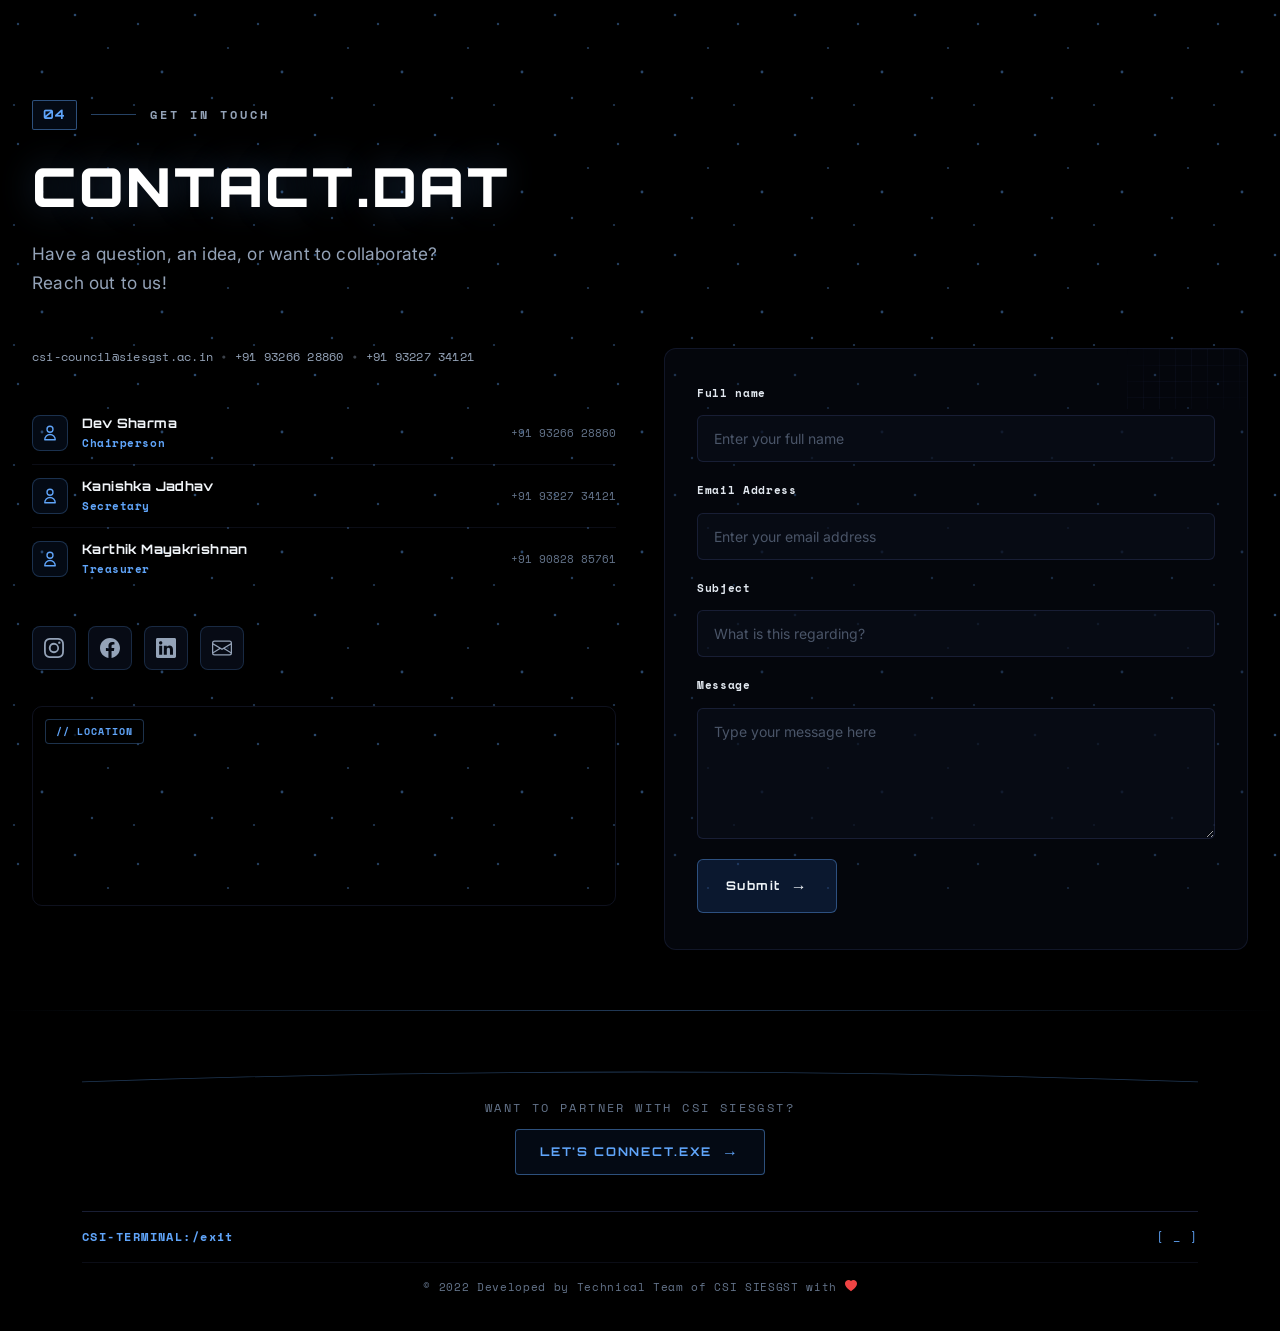
==== contact-preview.html @ 4d70db17 "feat: implement sponsors, contact and footer sections" ====
<!DOCTYPE html>
<html lang="en">

<head>
  <meta charset="UTF-8" />
  <meta http-equiv="X-UA-Compatible" content="IE=edge" />
  <meta name="viewport" content="width=device-width, initial-scale=1.0" />
  <title>Contact Section Preview — CSI SIESGST</title>

  <!-- Google Fonts (matching main site) -->
  <link rel="preconnect" href="https://fonts.googleapis.com">
  <link rel="preconnect" href="https://fonts.gstatic.com" crossorigin>
  <link
    href="https://fonts.googleapis.com/css2?family=Inter:wght@300;400;500;600;700&family=Orbitron:wght@600;700;800;900&family=Space+Mono:wght@400;700&display=swap"
    rel="stylesheet">

  <!-- Bootstrap 5 (matching main site) -->
  <link rel="stylesheet" href="https://cdn.jsdelivr.net/npm/bootstrap@5.2.0/dist/css/bootstrap.min.css" />

  <!-- Standalone Contact Preview CSS -->
  <link rel="stylesheet" href="contact-preview.css" />
</head>

<body>

  <!-- ======================================================================
       CONTACT SECTION — 2-Column Layout (Reference-Based)
       ====================================================================== -->
  <section id="contact" class="terminal-contact-section">
    <div class="container terminal-contact-container">

      <!-- Minimalist Editorial Section Header (Matching SPONSORS.DAT) -->
      <div class="cyber-about-header" data-aos="fade-up">
        <div class="cyber-section-index">
          <span class="index-badge">04</span>
          <span class="index-line"></span>
          <span class="index-label">GET IN TOUCH</span>
        </div>
        <h2 class="cyber-about-hero-title">
          CONTACT.DAT
        </h2>
        <p class="cyber-about-hero-subtitle">
          Have a question, an idea, or want to collaborate?<br />
          Reach out to us!
        </p>
      </div>

      <!-- 2-Column Content Layout -->
      <div class="row g-4 g-lg-5 align-items-start" data-aos="fade-up">

        <!-- ──── LEFT COLUMN: Contact Info + Map ──── -->
        <div class="col-lg-6">

          <!-- Contact Info Row -->
          <div class="contact-info-row">
            <a href="mailto:csi-council@siesgst.ac.in" class="contact-info-item">csi-council@siesgst.ac.in</a>
            <span class="contact-info-separator">•</span>
            <a href="tel:9326628860" class="contact-info-item">+91 93266 28860</a>
            <span class="contact-info-separator">•</span>
            <a href="tel:9322734121" class="contact-info-item">+91 93227 34121</a>
          </div>

          <!-- Team Members -->
          <div class="contact-team-list">
            <div class="team-member-row">
              <div class="member-icon-box">
                <svg xmlns="http://www.w3.org/2000/svg" width="18" height="18" fill="none" viewBox="0 0 24 24"
                  stroke="currentColor">
                  <path stroke-linecap="round" stroke-linejoin="round" stroke-width="1.8"
                    d="M16 7a4 4 0 11-8 0 4 4 0 018 0zM12 14a7 7 0 00-7 7h14a7 7 0 00-7-7z" />
                </svg>
              </div>
              <div class="member-details">
                <span class="member-name">Dev Sharma</span>
                <span class="member-role">Chairperson</span>
              </div>
              <a href="tel:9326628860" class="member-phone">+91 93266 28860</a>
            </div>

            <div class="team-member-row">
              <div class="member-icon-box">
                <svg xmlns="http://www.w3.org/2000/svg" width="18" height="18" fill="none" viewBox="0 0 24 24"
                  stroke="currentColor">
                  <path stroke-linecap="round" stroke-linejoin="round" stroke-width="1.8"
                    d="M16 7a4 4 0 11-8 0 4 4 0 018 0zM12 14a7 7 0 00-7 7h14a7 7 0 00-7-7z" />
                </svg>
              </div>
              <div class="member-details">
                <span class="member-name">Kanishka Jadhav</span>
                <span class="member-role">Secretary</span>
              </div>
              <a href="tel:9322734121" class="member-phone">+91 93227 34121</a>
            </div>

            <div class="team-member-row">
              <div class="member-icon-box">
                <svg xmlns="http://www.w3.org/2000/svg" width="18" height="18" fill="none" viewBox="0 0 24 24"
                  stroke="currentColor">
                  <path stroke-linecap="round" stroke-linejoin="round" stroke-width="1.8"
                    d="M16 7a4 4 0 11-8 0 4 4 0 018 0zM12 14a7 7 0 00-7 7h14a7 7 0 00-7-7z" />
                </svg>
              </div>
              <div class="member-details">
                <span class="member-name">Karthik Mayakrishnan</span>
                <span class="member-role">Treasurer</span>
              </div>
              <a href="tel:9082885761" class="member-phone">+91 90828 85761</a>
            </div>
          </div>

          <!-- Social Links -->
          <div class="contact-social-row">
            <a href="https://www.instagram.com/csisiesgst" target="_blank" rel="noopener noreferrer"
              class="social-icon-btn" title="Instagram">
              <svg xmlns="http://www.w3.org/2000/svg" width="20" height="20" fill="currentColor" viewBox="0 0 16 16">
                <path
                  d="M8 0C5.829 0 5.556.01 4.703.048 3.85.088 3.269.222 2.76.42a3.917 3.917 0 0 0-1.417.923A3.927 3.927 0 0 0 .42 2.76C.222 3.268.087 3.85.048 4.7.01 5.555 0 5.827 0 8.001c0 2.172.01 2.444.048 3.297.04.852.174 1.433.372 1.942.205.526.478.972.923 1.417.444.445.89.719 1.416.923.51.198 1.09.333 1.942.372C5.555 15.99 5.827 16 8 16s2.444-.01 3.298-.048c.851-.04 1.434-.174 1.943-.372a3.916 3.916 0 0 0 1.416-.923c.445-.445.718-.891.923-1.417.197-.509.332-1.09.372-1.942C15.99 10.445 16 10.173 16 8s-.01-2.445-.048-3.299c-.04-.851-.175-1.433-.372-1.941a3.926 3.926 0 0 0-.923-1.417A3.911 3.911 0 0 0 13.24.42c-.51-.198-1.092-.333-1.943-.372C10.443.01 10.172 0 7.998 0h.003zm-.717 1.442h.718c2.136 0 2.389.007 3.232.046.78.035 1.204.166 1.486.275.373.145.64.319.92.599.28.28.453.546.598.92.11.281.24.705.275 1.485.039.843.047 1.096.047 3.231s-.008 2.389-.047 3.232c-.035.78-.166 1.203-.275 1.485a2.47 2.47 0 0 1-.599.919c-.28.28-.546.453-.92.598-.28.11-.704.24-1.485.276-.843.038-1.096.047-3.232.047s-2.39-.009-3.233-.047c-.78-.036-1.203-.166-1.485-.276a2.478 2.478 0 0 1-.92-.598 2.48 2.48 0 0 1-.6-.92c-.109-.281-.24-.705-.275-1.485-.038-.843-.046-1.096-.046-3.233 0-2.136.008-2.388.046-3.231.036-.78.166-1.204.276-1.486.145-.373.319-.64.599-.92.28-.28.546-.453.92-.598.282-.11.705-.24 1.485-.276.738-.034 1.024-.044 2.515-.045v.002zm4.988 1.328a.96.96 0 1 0 0 1.92.96.96 0 0 0 0-1.92zm-4.27 1.122a4.109 4.109 0 1 0 0 8.217 4.109 4.109 0 0 0 0-8.217zm0 1.441a2.667 2.667 0 1 1 0 5.334 2.667 2.667 0 0 1 0-5.334z" />
              </svg>
            </a>

            <a href="https://www.facebook.com/937406819724072/" target="_blank" rel="noopener noreferrer"
              class="social-icon-btn" title="Facebook">
              <svg xmlns="http://www.w3.org/2000/svg" width="20" height="20" fill="currentColor" viewBox="0 0 16 16">
                <path
                  d="M16 8.049c0-4.446-3.582-8.05-8-8.05C3.58 0-.002 3.603-.002 8.05c0 4.017 2.926 7.347 6.75 7.951v-5.625h-2.03V8.05H6.75V6.275c0-2.017 1.195-3.131 3.022-3.131.876 0 1.791.157 1.791.157v1.98h-1.009c-.993 0-1.303.621-1.303 1.258v1.51h2.218l-.354 2.326H9.25V16c3.824-.604 6.75-3.934 6.75-7.951z" />
              </svg>
            </a>

            <a href="https://in.linkedin.com/company/csi-siesgst" target="_blank" rel="noopener noreferrer"
              class="social-icon-btn" title="LinkedIn">
              <svg xmlns="http://www.w3.org/2000/svg" width="20" height="20" fill="currentColor" viewBox="0 0 16 16">
                <path
                  d="M0 1.146C0 .513.526 0 1.175 0h13.65C15.474 0 16 .513 16 1.146v13.708c0 .633-.526 1.146-1.175 1.146H1.175C.526 16 0 15.487 0 14.854V1.146zm4.943 12.248V6.169H2.542v7.225h2.401zm-1.2-8.212c.837 0 1.358-.554 1.358-1.248-.015-.709-.52-1.248-1.342-1.248-.822 0-1.359.54-1.359 1.248 0 .694.521 1.248 1.327 1.248h.016zm4.908 8.212V9.359c0-.216.016-.432.08-.586.173-.431.568-.878 1.232-.878.869 0 1.216.662 1.216 1.634v3.865h2.401V9.25c0-2.22-1.184-3.252-2.764-3.252-1.274 0-1.845.7-2.165 1.193v.025h-.016a5.54 5.54 0 0 1 .016-.025V6.169h-2.4c.03.678 0 7.225 0 7.225h2.4z" />
              </svg>
            </a>

            <a href="mailto:csi-council@siesgst.ac.in" target="_blank" rel="noopener noreferrer"
              class="social-icon-btn" title="Email">
              <svg xmlns="http://www.w3.org/2000/svg" width="20" height="20" fill="currentColor" viewBox="0 0 16 16">
                <path
                  d="M0 4a2 2 0 0 1 2-2h12a2 2 0 0 1 2 2v8a2 2 0 0 1-2 2H2a2 2 0 0 1-2-2V4Zm2-1a1 1 0 0 0-1 1v.217l7 4.2 7-4.2V4a1 1 0 0 0-1-1H2Zm13 2.383-4.708 2.825L15 11.105V5.383Zm-.034 6.876-5.64-3.471L8 9.583l-1.326-.795-5.64 3.47A1 1 0 0 0 2 13h12a1 1 0 0 0 .966-.741ZM1 11.105l4.708-2.897L1 5.383v5.722Z" />
              </svg>
            </a>
          </div>

          <!-- Map -->
          <div class="contact-map-wrapper">
            <span class="map-label">// LOCATION</span>
            <iframe
              src="https://www.google.com/maps/embed?pb=!1m18!1m12!1m3!1d3771.4756649763167!2d73.02088931482145!3d19.04281298710694!2m3!1f0!2f0!3f0!3m2!1i1024!2i768!4f13.1!3m3!1m2!1s0x3be7c3db5e2c85cd%3A0xef26c52d7d73816e!2sSIES%20Graduate%20School%20of%20Technology!5e0!3m2!1sen!2sin!4v1660030845146!5m2!1sen!2sin"
              allowfullscreen="" loading="lazy"
              referrerpolicy="no-referrer-when-downgrade"
              title="SIES GST Location"></iframe>
          </div>

        </div>

        <!-- ──── RIGHT COLUMN: Contact Form ──── -->
        <div class="col-lg-6">
          <div class="contact-form-panel">
            <form class="cyber-contact-form" onsubmit="event.preventDefault();">

              <div class="form-group">
                <label class="form-label" for="contact-name">Full name</label>
                <input type="text" id="contact-name" class="cyber-form-input" placeholder="Enter your full name"
                  autocomplete="off" />
              </div>

              <div class="form-group">
                <label class="form-label" for="contact-email">Email Address</label>
                <input type="email" id="contact-email" class="cyber-form-input" placeholder="Enter your email address"
                  autocomplete="off" />
              </div>

              <div class="form-group">
                <label class="form-label" for="contact-subject">Subject</label>
                <input type="text" id="contact-subject" class="cyber-form-input"
                  placeholder="What is this regarding?" autocomplete="off" />
              </div>

              <div class="form-group">
                <label class="form-label" for="contact-message">Message</label>
                <textarea id="contact-message" class="cyber-form-textarea" rows="5"
                  placeholder="Type your message here"></textarea>
              </div>

              <button type="submit" class="cyber-submit-btn">
                <span>Submit</span>
                <span class="btn-arrow">&rarr;</span>
              </button>

            </form>
          </div>
        </div>

      </div>
    </div>
  </section>

  <!-- Section Divider -->
  <div class="terminal-section-divider"></div>

  <!-- Footer / CTA Bar -->
  <footer class="contact-footer-bar">
    <div class="container">
      <!-- Partnership CTA -->
      <div class="sponsors-cta-wrapper py-3">
        <svg class="sponsors-horizon-arc" viewBox="0 0 1000 60" preserveAspectRatio="none" aria-hidden="true"
          style="height: 30px; margin-bottom: 12px;">
          <path d="M 0 50 Q 500 10 1000 50" fill="none" stroke="rgba(96, 165, 250, 0.4)" stroke-width="1.5" />
        </svg>
        <div class="sponsors-cta-content text-center">
          <span class="cta-question">WANT TO PARTNER WITH CSI SIESGST?</span>
          <a href="#contact" class="cyber-cta-btn">
            <span>LET'S CONNECT.EXE</span>
            <span class="cta-arrow">&rarr;</span>
          </a>
        </div>
      </div>

      <!-- Terminal Footer -->
      <div class="sponsors-frame-bar sponsors-frame-bar-bottom py-3">
        <span class="terminal-path-text">CSI-TERMINAL:/exit</span>
        <span class="terminal-box-cursor">[ _ ]</span>
      </div>

      <!-- Copyright -->
      <div class="text-center py-3" style="border-top: 1px solid rgba(73, 87, 150, 0.15);">
        <p style="font-family: 'Space Mono', monospace; font-size: 11px; color: #64748b; letter-spacing: 0.06em; margin: 0;">
          &copy; 2022 Developed by Technical Team of CSI SIESGST with
          <svg xmlns="http://www.w3.org/2000/svg" width="12" height="12" fill="#ef4444" viewBox="0 0 16 16"
            style="vertical-align: -1px;">
            <path fill-rule="evenodd"
              d="M8 1.314C12.438-3.248 23.534 4.735 8 15-7.534 4.736 3.562-3.248 8 1.314z" />
          </svg>
        </p>
      </div>
    </div>
  </footer>

</body>

</html>
---- contact-preview.css ----
/* ==========================================================================
   CONTACT SECTION - STANDALONE PREVIEW CSS
   Matches existing CSI website design system (Sponsors/About sections)
   ========================================================================== */

/* ── Base Reset & Background ──────────────────────────────────────────── */
*, *::before, *::after {
  box-sizing: border-box;
}

body {
  margin: 0;
  padding: 0;
  font-family: 'Inter', system-ui, -apple-system, sans-serif;
  background-color: #000000;
  background-image: url('images/cyber-dots-bg.svg');
  background-size: 120px 120px;
  background-attachment: fixed;
  color: #e2e8f0;
  min-height: 100vh;
}

/* ── Contact Section Container ────────────────────────────────────────── */
.terminal-contact-section {
  position: relative;
  z-index: 10;
  padding: 100px 0 60px;
  overflow: hidden;
}

.terminal-contact-container {
  max-width: 1240px;
}

/* ── Section Header (Left-Aligned, matching Sponsors/About) ──────────── */
.cyber-about-header {
  margin-bottom: 50px;
  max-width: 960px;
}

.cyber-section-index {
  display: inline-flex;
  align-items: center;
  gap: 14px;
  margin-bottom: 24px;
}

.cyber-section-index .index-badge {
  font-family: 'Orbitron', monospace;
  font-size: 13px;
  font-weight: 700;
  color: #60a5fa;
  padding: 4px 10px;
  border: 1px solid rgba(96, 165, 250, 0.45);
  border-radius: 2px;
  background: rgba(59, 130, 246, 0.08);
  letter-spacing: 0.1em;
}

.cyber-section-index .index-line {
  width: 45px;
  height: 1px;
  background: rgba(96, 165, 250, 0.4);
}

.cyber-section-index .index-label {
  font-family: 'Space Mono', monospace;
  font-size: 12px;
  letter-spacing: 0.25em;
  color: #94a3b8;
  font-weight: 600;
}

.cyber-about-hero-title {
  font-family: 'Orbitron', sans-serif;
  font-size: clamp(2.2rem, 4.2vw, 3.6rem);
  font-weight: 900;
  letter-spacing: 0.05em;
  line-height: 1.22;
  color: #ffffff;
  margin-bottom: 20px;
  text-shadow: 0 0 35px rgba(96, 165, 250, 0.25);
}

.cyber-about-hero-subtitle {
  font-family: 'Inter', system-ui, -apple-system, sans-serif;
  font-size: clamp(1.05rem, 1.35vw, 1.25rem);
  font-weight: 400;
  color: #94a3b8;
  line-height: 1.7;
  max-width: 800px;
  letter-spacing: 0.01em;
}

/* ── LEFT COLUMN: Contact Info ─────────────────────────────────────── */

/* Icon Box (Envelope) */
.contact-icon-box {
  width: 52px;
  height: 52px;
  border-radius: 10px;
  background: rgba(59, 130, 246, 0.12);
  border: 1px solid rgba(96, 165, 250, 0.35);
  display: flex;
  align-items: center;
  justify-content: center;
  color: #60a5fa;
  margin-bottom: 28px;
}

/* Contact Heading */
.contact-main-heading {
  font-family: 'Orbitron', sans-serif;
  font-size: clamp(1.8rem, 3.5vw, 2.8rem);
  font-weight: 900;
  letter-spacing: 0.04em;
  color: #ffffff;
  margin-bottom: 16px;
  text-shadow: 0 0 30px rgba(96, 165, 250, 0.2);
}

/* Contact Subtitle */
.contact-subtitle {
  font-family: 'Inter', sans-serif;
  font-size: 15px;
  font-weight: 400;
  color: #94a3b8;
  line-height: 1.65;
  max-width: 440px;
  margin-bottom: 28px;
}

/* Contact Info Row (email • phone • email) */
.contact-info-row {
  display: flex;
  align-items: center;
  flex-wrap: wrap;
  gap: 8px;
  margin-bottom: 36px;
}

.contact-info-item {
  font-family: 'Space Mono', monospace;
  font-size: 12px;
  color: #94a3b8;
  text-decoration: none;
  letter-spacing: 0.02em;
  transition: color 0.25s ease;
}

.contact-info-item:hover {
  color: #60a5fa;
}

.contact-info-separator {
  color: rgba(148, 163, 184, 0.4);
  font-size: 10px;
  user-select: none;
}

/* Team Members List */
.contact-team-list {
  margin-bottom: 36px;
}

.team-member-row {
  display: flex;
  align-items: center;
  gap: 14px;
  padding: 12px 0;
  border-bottom: 1px solid rgba(73, 87, 150, 0.15);
}

.team-member-row:last-child {
  border-bottom: none;
}

.member-icon-box {
  width: 36px;
  height: 36px;
  border-radius: 8px;
  background: rgba(59, 130, 246, 0.08);
  border: 1px solid rgba(96, 165, 250, 0.25);
  display: flex;
  align-items: center;
  justify-content: center;
  color: #60a5fa;
  flex-shrink: 0;
}

.member-details {
  display: flex;
  flex-direction: column;
  gap: 2px;
  flex-grow: 1;
}

.member-name {
  font-family: 'Orbitron', sans-serif;
  font-size: 13px;
  font-weight: 700;
  color: #f1f5f9;
  letter-spacing: 0.03em;
}

.member-role {
  font-family: 'Space Mono', monospace;
  font-size: 11px;
  font-weight: 600;
  color: #60a5fa;
  letter-spacing: 0.05em;
}

.member-phone {
  font-family: 'Space Mono', monospace;
  font-size: 11px;
  color: #64748b;
  text-decoration: none;
  white-space: nowrap;
  transition: color 0.25s ease;
}

.member-phone:hover {
  color: #60a5fa;
}

/* Social Links Row */
.contact-social-row {
  display: flex;
  align-items: center;
  gap: 12px;
  margin-bottom: 36px;
}

.social-icon-btn {
  width: 44px;
  height: 44px;
  border-radius: 8px;
  background: rgba(15, 23, 42, 0.5);
  border: 1px solid rgba(96, 165, 250, 0.2);
  display: flex;
  align-items: center;
  justify-content: center;
  color: #94a3b8;
  text-decoration: none;
  transition: all 0.3s ease;
}

.social-icon-btn:hover {
  background: rgba(59, 130, 246, 0.15);
  border-color: rgba(96, 165, 250, 0.5);
  color: #60a5fa;
  transform: translateY(-2px);
  box-shadow: 0 4px 20px rgba(96, 165, 250, 0.2);
}

/* Map Container */
.contact-map-wrapper {
  width: 100%;
  height: 200px;
  border-radius: 10px;
  overflow: hidden;
  border: 1px solid rgba(73, 87, 150, 0.2);
  position: relative;
}

.contact-map-wrapper iframe {
  width: 100%;
  height: 100%;
  border: 0;
  filter: invert(90%) hue-rotate(180deg) brightness(95%) contrast(90%);
}

.map-label {
  position: absolute;
  top: 12px;
  left: 12px;
  font-family: 'Space Mono', monospace;
  font-size: 10px;
  font-weight: 700;
  color: #60a5fa;
  letter-spacing: 0.1em;
  background: rgba(0, 0, 0, 0.7);
  padding: 4px 10px;
  border-radius: 4px;
  border: 1px solid rgba(96, 165, 250, 0.3);
  z-index: 5;
  pointer-events: none;
}

/* ── RIGHT COLUMN: Contact Form Panel ──────────────────────────────── */
.contact-form-panel {
  background: rgba(12, 17, 30, 0.4);
  border: 1px solid rgba(73, 87, 150, 0.2);
  border-radius: 12px;
  padding: 36px 32px;
  height: 100%;
  transition: border-color 0.3s ease;
}

.contact-form-panel:hover {
  border-color: rgba(96, 165, 250, 0.3);
}

/* Subtle grid pattern on top-right corner */
.contact-form-panel {
  position: relative;
  overflow: hidden;
}

.contact-form-panel::before {
  content: '';
  position: absolute;
  top: 0;
  right: 0;
  width: 120px;
  height: 60px;
  background-image:
    linear-gradient(rgba(73, 87, 150, 0.15) 1px, transparent 1px),
    linear-gradient(90deg, rgba(73, 87, 150, 0.15) 1px, transparent 1px);
  background-size: 16px 16px;
  mask-image: linear-gradient(135deg, transparent 0%, rgba(0,0,0,0.5) 40%, rgba(0,0,0,0.1) 100%);
  -webkit-mask-image: linear-gradient(135deg, transparent 0%, rgba(0,0,0,0.5) 40%, rgba(0,0,0,0.1) 100%);
  pointer-events: none;
  z-index: 1;
}

.cyber-contact-form {
  display: flex;
  flex-direction: column;
  gap: 20px;
  position: relative;
  z-index: 2;
}

.form-group {
  display: flex;
  flex-direction: column;
  gap: 6px;
}

.form-label {
  font-family: 'Space Mono', monospace;
  font-size: 11px;
  font-weight: 700;
  color: #e2e8f0;
  letter-spacing: 0.06em;
}

.cyber-form-input,
.cyber-form-textarea {
  width: 100%;
  padding: 12px 16px;
  background: rgba(10, 15, 28, 0.6);
  border: 1px solid rgba(73, 87, 150, 0.25);
  border-radius: 6px;
  color: #f1f5f9;
  font-family: 'Inter', sans-serif;
  font-size: 14px;
  transition: all 0.3s ease;
  outline: none;
}

.cyber-form-input::placeholder,
.cyber-form-textarea::placeholder {
  color: #4a5568;
  font-style: normal;
}

.cyber-form-input:focus,
.cyber-form-textarea:focus {
  border-color: rgba(96, 165, 250, 0.5);
  box-shadow: 0 0 0 3px rgba(96, 165, 250, 0.08), 0 0 20px rgba(96, 165, 250, 0.1);
  background: rgba(15, 23, 42, 0.7);
}

.cyber-form-textarea {
  resize: vertical;
  min-height: 120px;
}

.cyber-submit-btn {
  display: inline-flex;
  align-items: center;
  justify-content: center;
  gap: 10px;
  font-family: 'Orbitron', sans-serif;
  font-size: 12px;
  font-weight: 700;
  letter-spacing: 0.12em;
  color: #f1f5f9;
  padding: 14px 28px;
  border-radius: 6px;
  background: rgba(59, 130, 246, 0.15);
  border: 1px solid rgba(96, 165, 250, 0.4);
  cursor: pointer;
  transition: all 0.3s ease;
  align-self: flex-start;
}

.cyber-submit-btn:hover {
  background: rgba(96, 165, 250, 0.25);
  border-color: #60a5fa;
  color: #ffffff;
  transform: translateY(-2px);
  box-shadow: 0 4px 25px rgba(96, 165, 250, 0.3);
}

.cyber-submit-btn .btn-arrow {
  font-size: 16px;
  transition: transform 0.3s ease;
}

.cyber-submit-btn:hover .btn-arrow {
  transform: translateX(3px);
}

/* ── Thin Section Divider ──────────────────────────────────────────── */
.terminal-section-divider {
  width: 100%;
  height: 1px;
  background: linear-gradient(
    90deg,
    transparent 0%,
    rgba(96, 165, 250, 0.35) 50%,
    transparent 100%
  );
}

/* ── Footer / CTA Bar ──────────────────────────────────────────────── */
.contact-footer-bar {
  padding: 30px 0 20px;
}

.sponsors-cta-wrapper {
  padding: 0;
}

.sponsors-horizon-arc {
  display: block;
  width: 100%;
  opacity: 0.85;
}

.sponsors-cta-content {
  margin-top: 8px;
}

.cta-question {
  font-family: 'Space Mono', monospace;
  font-size: 12px;
  letter-spacing: 0.2em;
  color: #64748b;
  display: block;
  margin-bottom: 12px;
}

.cyber-cta-btn {
  display: inline-flex;
  align-items: center;
  gap: 10px;
  font-family: 'Orbitron', sans-serif;
  font-size: 12px;
  font-weight: 700;
  letter-spacing: 0.14em;
  color: #60a5fa;
  padding: 10px 24px;
  border-radius: 4px;
  background: rgba(59, 130, 246, 0.08);
  border: 1px solid rgba(96, 165, 250, 0.45);
  text-decoration: none;
  transition: all 0.3s ease;
}

.cyber-cta-btn:hover {
  background: rgba(96, 165, 250, 0.2);
  border-color: #60a5fa;
  color: #ffffff;
  transform: translateY(-2px);
  box-shadow: 0 0 15px rgba(96, 165, 250, 0.3);
}

.cta-arrow {
  font-size: 16px;
  transition: transform 0.3s ease;
}

.cyber-cta-btn:hover .cta-arrow {
  transform: translateX(3px);
}

/* Terminal Footer Line Bar */
.sponsors-frame-bar {
  display: flex;
  align-items: center;
  justify-content: space-between;
  padding: 10px 0;
  background: transparent;
  font-family: 'Space Mono', monospace;
  font-size: 12px;
  letter-spacing: 0.12em;
  color: #94a3b8;
  user-select: none;
}

.sponsors-frame-bar-bottom {
  border-top: 1px solid rgba(73, 87, 150, 0.35);
  margin-top: 20px;
  padding-top: 14px;
}

.terminal-path-text {
  color: #60a5fa;
  font-weight: 600;
}

.terminal-box-cursor {
  color: #60a5fa;
}

/* ── Responsive ───────────────────────────────────────────────────── */
@media (max-width: 991px) {
  .terminal-contact-section {
    padding: 70px 0 40px;
  }

  .cyber-about-header {
    margin-bottom: 36px;
  }

  .contact-main-heading {
    font-size: 2rem;
  }

  .contact-form-panel {
    padding: 28px 24px;
    margin-top: 20px;
  }
}

@media (max-width: 767px) {
  .terminal-contact-section {
    padding: 50px 0 30px;
  }

  .cyber-about-header {
    margin-bottom: 28px;
  }

  .contact-info-row {
    gap: 6px;
  }

  .contact-info-item {
    font-size: 11px;
  }

  .team-member-row {
    flex-wrap: wrap;
    gap: 8px;
  }

  .member-phone {
    margin-left: 50px;
    width: 100%;
  }

  .contact-map-wrapper {
    height: 160px;
  }

  .contact-form-panel {
    padding: 24px 20px;
  }

  .contact-social-row {
    flex-wrap: wrap;
  }

  .sponsors-frame-bar {
    font-size: 10px;
  }
}
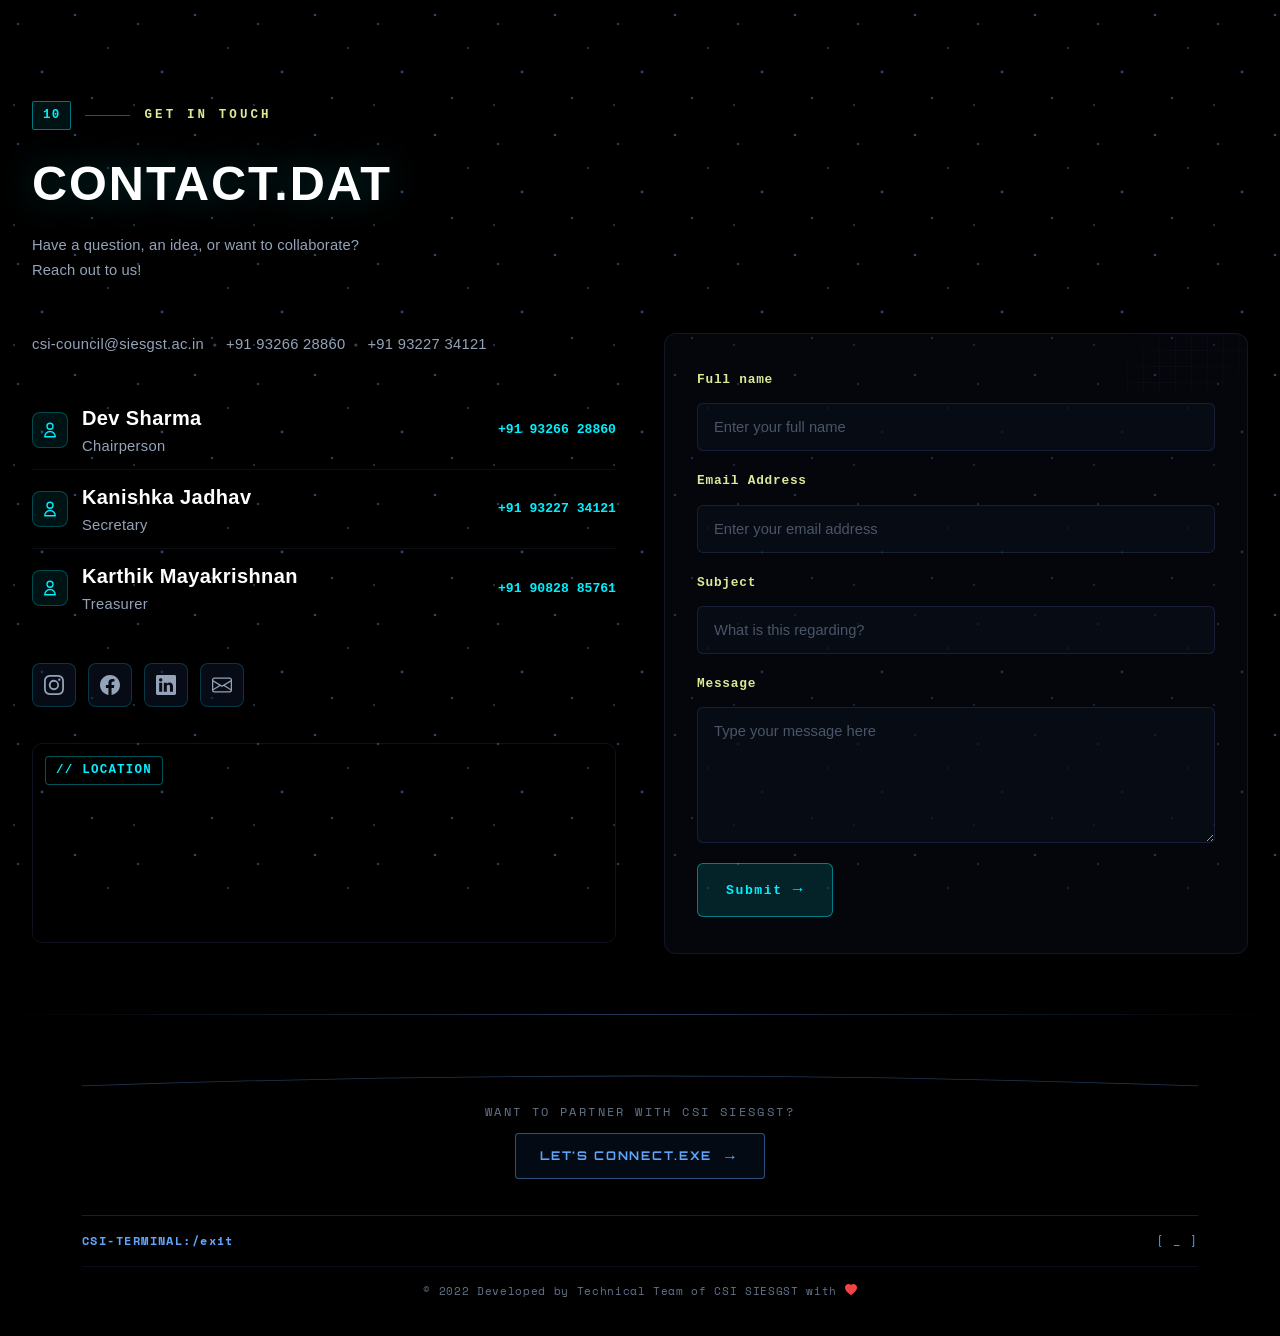
==== commit b5e4b587: "feat: update sponsors and contact section" ====
--- a/contact-preview.html
+++ b/contact-preview.html
@@ -32,7 +32,7 @@
       <!-- Minimalist Editorial Section Header (Matching SPONSORS.DAT) -->
       <div class="cyber-about-header" data-aos="fade-up">
         <div class="cyber-section-index">
-          <span class="index-badge">04</span>
+          <span class="index-badge">10</span>
           <span class="index-line"></span>
           <span class="index-label">GET IN TOUCH</span>
         </div>
--- a/contact-preview.css
+++ b/contact-preview.css
@@ -46,45 +46,45 @@
 }
 
 .cyber-section-index .index-badge {
-  font-family: 'Orbitron', monospace;
-  font-size: 13px;
-  font-weight: 700;
-  color: #60a5fa;
+  font-family: Consolas, 'Courier New', monospace;
+  font-size: 0.78rem;
+  font-weight: 700;
+  color: #00f0ff;
   padding: 4px 10px;
-  border: 1px solid rgba(96, 165, 250, 0.45);
+  border: 1px solid rgba(0, 240, 255, 0.45);
   border-radius: 2px;
-  background: rgba(59, 130, 246, 0.08);
+  background: rgba(0, 240, 255, 0.08);
   letter-spacing: 0.1em;
 }
 
 .cyber-section-index .index-line {
   width: 45px;
   height: 1px;
-  background: rgba(96, 165, 250, 0.4);
+  background: rgba(0, 240, 255, 0.4);
 }
 
 .cyber-section-index .index-label {
-  font-family: 'Space Mono', monospace;
-  font-size: 12px;
+  font-family: Consolas, 'Courier New', monospace;
+  font-size: 0.78rem;
   letter-spacing: 0.25em;
-  color: #94a3b8;
-  font-weight: 600;
+  color: #dee995;
+  font-weight: 700;
 }
 
 .cyber-about-hero-title {
-  font-family: 'Orbitron', sans-serif;
-  font-size: clamp(2.2rem, 4.2vw, 3.6rem);
-  font-weight: 900;
-  letter-spacing: 0.05em;
+  font-family: 'Gill Sans', Calibri, sans-serif;
+  font-size: clamp(2.2rem, 3.8vw, 3.2rem);
+  font-weight: 800;
+  letter-spacing: 0.04em;
   line-height: 1.22;
   color: #ffffff;
   margin-bottom: 20px;
-  text-shadow: 0 0 35px rgba(96, 165, 250, 0.25);
+  text-shadow: 0 0 35px rgba(0, 240, 255, 0.25);
 }
 
 .cyber-about-hero-subtitle {
-  font-family: 'Inter', system-ui, -apple-system, sans-serif;
-  font-size: clamp(1.05rem, 1.35vw, 1.25rem);
+  font-family: 'Gill Sans', Calibri, sans-serif;
+  font-size: 0.92rem;
   font-weight: 400;
   color: #94a3b8;
   line-height: 1.7;
@@ -99,30 +99,30 @@
   width: 52px;
   height: 52px;
   border-radius: 10px;
-  background: rgba(59, 130, 246, 0.12);
-  border: 1px solid rgba(96, 165, 250, 0.35);
+  background: rgba(0, 240, 255, 0.1);
+  border: 1px solid rgba(0, 240, 255, 0.35);
   display: flex;
   align-items: center;
   justify-content: center;
-  color: #60a5fa;
+  color: #00f0ff;
   margin-bottom: 28px;
 }
 
 /* Contact Heading */
 .contact-main-heading {
-  font-family: 'Orbitron', sans-serif;
-  font-size: clamp(1.8rem, 3.5vw, 2.8rem);
-  font-weight: 900;
+  font-family: 'Gill Sans', Calibri, sans-serif;
+  font-size: clamp(2.2rem, 3.8vw, 3.2rem);
+  font-weight: 800;
   letter-spacing: 0.04em;
   color: #ffffff;
   margin-bottom: 16px;
-  text-shadow: 0 0 30px rgba(96, 165, 250, 0.2);
+  text-shadow: 0 0 30px rgba(0, 240, 255, 0.2);
 }
 
 /* Contact Subtitle */
 .contact-subtitle {
-  font-family: 'Inter', sans-serif;
-  font-size: 15px;
+  font-family: 'Gill Sans', Calibri, sans-serif;
+  font-size: 0.92rem;
   font-weight: 400;
   color: #94a3b8;
   line-height: 1.65;
@@ -140,8 +140,9 @@
 }
 
 .contact-info-item {
-  font-family: 'Space Mono', monospace;
-  font-size: 12px;
+  font-family: 'Gill Sans', Calibri, sans-serif;
+  font-size: 0.92rem;
+  font-weight: 400;
   color: #94a3b8;
   text-decoration: none;
   letter-spacing: 0.02em;
@@ -149,7 +150,7 @@
 }
 
 .contact-info-item:hover {
-  color: #60a5fa;
+  color: #00f0ff;
 }
 
 .contact-info-separator {
@@ -179,12 +180,12 @@
   width: 36px;
   height: 36px;
   border-radius: 8px;
-  background: rgba(59, 130, 246, 0.08);
-  border: 1px solid rgba(96, 165, 250, 0.25);
+  background: rgba(0, 240, 255, 0.08);
+  border: 1px solid rgba(0, 240, 255, 0.25);
   display: flex;
   align-items: center;
   justify-content: center;
-  color: #60a5fa;
+  color: #00f0ff;
   flex-shrink: 0;
 }
 
@@ -196,32 +197,33 @@
 }
 
 .member-name {
-  font-family: 'Orbitron', sans-serif;
-  font-size: 13px;
-  font-weight: 700;
-  color: #f1f5f9;
-  letter-spacing: 0.03em;
+  font-family: 'Gill Sans', Calibri, sans-serif;
+  font-size: 1.25rem;
+  font-weight: 800;
+  color: #ffffff;
+  letter-spacing: 0.02em;
 }
 
 .member-role {
-  font-family: 'Space Mono', monospace;
-  font-size: 11px;
-  font-weight: 600;
-  color: #60a5fa;
-  letter-spacing: 0.05em;
+  font-family: 'Gill Sans', Calibri, sans-serif;
+  font-size: 0.92rem;
+  font-weight: 400;
+  color: #94a3b8;
+  letter-spacing: 0.02em;
 }
 
 .member-phone {
-  font-family: 'Space Mono', monospace;
-  font-size: 11px;
-  color: #64748b;
+  font-family: Consolas, 'Courier New', monospace;
+  font-size: 0.82rem;
+  font-weight: 700;
+  color: #00f0ff;
   text-decoration: none;
   white-space: nowrap;
   transition: color 0.25s ease;
 }
 
 .member-phone:hover {
-  color: #60a5fa;
+  color: #dee995;
 }
 
 /* Social Links Row */
@@ -237,7 +239,7 @@
   height: 44px;
   border-radius: 8px;
   background: rgba(15, 23, 42, 0.5);
-  border: 1px solid rgba(96, 165, 250, 0.2);
+  border: 1px solid rgba(0, 240, 255, 0.2);
   display: flex;
   align-items: center;
   justify-content: center;
@@ -247,11 +249,11 @@
 }
 
 .social-icon-btn:hover {
-  background: rgba(59, 130, 246, 0.15);
-  border-color: rgba(96, 165, 250, 0.5);
-  color: #60a5fa;
+  background: rgba(0, 240, 255, 0.15);
+  border-color: rgba(0, 240, 255, 0.5);
+  color: #00f0ff;
   transform: translateY(-2px);
-  box-shadow: 0 4px 20px rgba(96, 165, 250, 0.2);
+  box-shadow: 0 4px 20px rgba(0, 240, 255, 0.2);
 }
 
 /* Map Container */
@@ -275,15 +277,15 @@
   position: absolute;
   top: 12px;
   left: 12px;
-  font-family: 'Space Mono', monospace;
-  font-size: 10px;
-  font-weight: 700;
-  color: #60a5fa;
+  font-family: Consolas, 'Courier New', monospace;
+  font-size: 0.78rem;
+  font-weight: 700;
+  color: #00f0ff;
   letter-spacing: 0.1em;
-  background: rgba(0, 0, 0, 0.7);
+  background: rgba(0, 0, 0, 0.75);
   padding: 4px 10px;
   border-radius: 4px;
-  border: 1px solid rgba(96, 165, 250, 0.3);
+  border: 1px solid rgba(0, 240, 255, 0.35);
   z-index: 5;
   pointer-events: none;
 }
@@ -299,7 +301,7 @@
 }
 
 .contact-form-panel:hover {
-  border-color: rgba(96, 165, 250, 0.3);
+  border-color: rgba(0, 240, 255, 0.3);
 }
 
 /* Subtle grid pattern on top-right corner */
@@ -340,10 +342,10 @@
 }
 
 .form-label {
-  font-family: 'Space Mono', monospace;
-  font-size: 11px;
-  font-weight: 700;
-  color: #e2e8f0;
+  font-family: Consolas, 'Courier New', monospace;
+  font-size: 0.8rem;
+  font-weight: 700;
+  color: #dee995;
   letter-spacing: 0.06em;
 }
 
@@ -355,8 +357,9 @@
   border: 1px solid rgba(73, 87, 150, 0.25);
   border-radius: 6px;
   color: #f1f5f9;
-  font-family: 'Inter', sans-serif;
-  font-size: 14px;
+  font-family: 'Gill Sans', Calibri, sans-serif;
+  font-size: 0.92rem;
+  font-weight: 400;
   transition: all 0.3s ease;
   outline: none;
 }
@@ -369,8 +372,8 @@
 
 .cyber-form-input:focus,
 .cyber-form-textarea:focus {
-  border-color: rgba(96, 165, 250, 0.5);
-  box-shadow: 0 0 0 3px rgba(96, 165, 250, 0.08), 0 0 20px rgba(96, 165, 250, 0.1);
+  border-color: rgba(0, 240, 255, 0.5);
+  box-shadow: 0 0 0 3px rgba(0, 240, 255, 0.08), 0 0 20px rgba(0, 240, 255, 0.1);
   background: rgba(15, 23, 42, 0.7);
 }
 
@@ -384,26 +387,26 @@
   align-items: center;
   justify-content: center;
   gap: 10px;
-  font-family: 'Orbitron', sans-serif;
-  font-size: 12px;
+  font-family: Consolas, 'Courier New', monospace;
+  font-size: 0.82rem;
   font-weight: 700;
   letter-spacing: 0.12em;
-  color: #f1f5f9;
+  color: #00f0ff;
   padding: 14px 28px;
   border-radius: 6px;
-  background: rgba(59, 130, 246, 0.15);
-  border: 1px solid rgba(96, 165, 250, 0.4);
+  background: rgba(0, 240, 255, 0.12);
+  border: 1px solid rgba(0, 240, 255, 0.45);
   cursor: pointer;
   transition: all 0.3s ease;
   align-self: flex-start;
 }
 
 .cyber-submit-btn:hover {
-  background: rgba(96, 165, 250, 0.25);
-  border-color: #60a5fa;
+  background: rgba(0, 240, 255, 0.25);
+  border-color: #00f0ff;
   color: #ffffff;
   transform: translateY(-2px);
-  box-shadow: 0 4px 25px rgba(96, 165, 250, 0.3);
+  box-shadow: 0 4px 25px rgba(0, 240, 255, 0.35);
 }
 
 .cyber-submit-btn .btn-arrow {
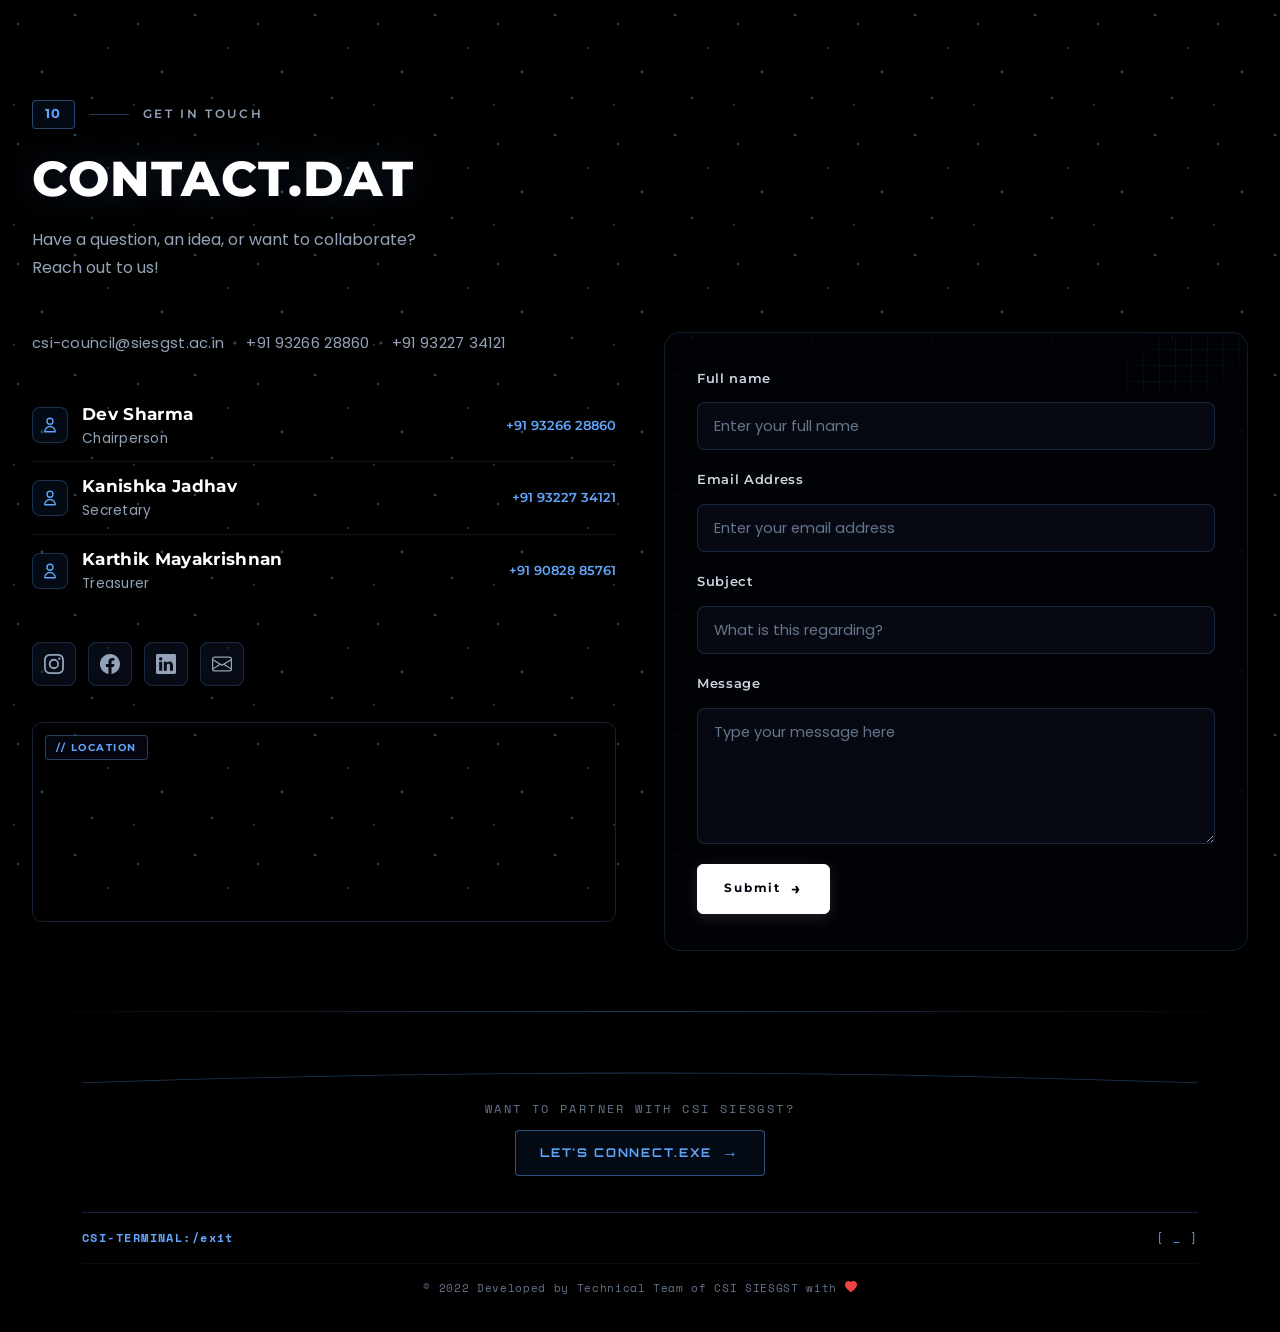
==== commit 1d4ae7db: "style: update contact section color scheme" ====
--- a/contact-preview.html
+++ b/contact-preview.html
@@ -11,7 +11,7 @@
   <link rel="preconnect" href="https://fonts.googleapis.com">
   <link rel="preconnect" href="https://fonts.gstatic.com" crossorigin>
   <link
-    href="https://fonts.googleapis.com/css2?family=Inter:wght@300;400;500;600;700&family=Orbitron:wght@600;700;800;900&family=Space+Mono:wght@400;700&display=swap"
+    href="https://fonts.googleapis.com/css2?family=Montserrat:ital,wght@0,300;0,400;0,500;0,600;0,700;0,800;0,900;1,400;1,600&family=Poppins:ital,wght@0,300;0,400;0,500;0,600;0,700;0,800;1,400&family=Inter:wght@300;400;500;600;700&family=Orbitron:wght@600;700;800;900&family=Space+Mono:wght@400;700&display=swap"
     rel="stylesheet">
 
   <!-- Bootstrap 5 (matching main site) -->
--- a/contact-preview.css
+++ b/contact-preview.css
@@ -32,7 +32,7 @@
   max-width: 1240px;
 }
 
-/* ── Section Header (Left-Aligned, matching Sponsors/About) ──────────── */
+/* ── Section Header (Left-Aligned, matching other sections) ──────────── */
 .cyber-about-header {
   margin-bottom: 50px;
   max-width: 960px;
@@ -42,54 +42,54 @@
   display: inline-flex;
   align-items: center;
   gap: 14px;
-  margin-bottom: 24px;
+  margin-bottom: 20px;
 }
 
 .cyber-section-index .index-badge {
-  font-family: Consolas, 'Courier New', monospace;
-  font-size: 0.78rem;
+  font-family: 'Montserrat', sans-serif;
+  font-size: 12.5px;
   font-weight: 700;
-  color: #00f0ff;
-  padding: 4px 10px;
-  border: 1px solid rgba(0, 240, 255, 0.45);
-  border-radius: 2px;
-  background: rgba(0, 240, 255, 0.08);
+  color: #60a5fa;
+  padding: 4px 12px;
+  border: 1px solid rgba(96, 165, 250, 0.4);
+  border-radius: 4px;
+  background: rgba(59, 130, 246, 0.08);
   letter-spacing: 0.1em;
 }
 
 .cyber-section-index .index-line {
-  width: 45px;
+  width: 40px;
   height: 1px;
-  background: rgba(0, 240, 255, 0.4);
+  background: rgba(96, 165, 250, 0.35);
 }
 
 .cyber-section-index .index-label {
-  font-family: Consolas, 'Courier New', monospace;
-  font-size: 0.78rem;
-  letter-spacing: 0.25em;
-  color: #dee995;
-  font-weight: 700;
+  font-family: 'Montserrat', sans-serif;
+  font-size: 12px;
+  letter-spacing: 0.22em;
+  color: #94a3b8;
+  font-weight: 600;
+  text-transform: uppercase;
 }
 
 .cyber-about-hero-title {
-  font-family: 'Gill Sans', Calibri, sans-serif;
-  font-size: clamp(2.2rem, 3.8vw, 3.2rem);
+  font-family: 'Montserrat', sans-serif;
+  font-size: clamp(2rem, 3.8vw, 3.2rem);
   font-weight: 800;
-  letter-spacing: 0.04em;
-  line-height: 1.22;
+  letter-spacing: 0.02em;
+  line-height: 1.25;
   color: #ffffff;
-  margin-bottom: 20px;
-  text-shadow: 0 0 35px rgba(0, 240, 255, 0.25);
+  margin-bottom: 16px;
+  text-shadow: 0 0 35px rgba(96, 165, 250, 0.2);
 }
 
 .cyber-about-hero-subtitle {
-  font-family: 'Gill Sans', Calibri, sans-serif;
-  font-size: 0.92rem;
+  font-family: 'Poppins', sans-serif;
+  font-size: clamp(0.98rem, 1.25vw, 1.18rem);
   font-weight: 400;
   color: #94a3b8;
-  line-height: 1.7;
-  max-width: 800px;
-  letter-spacing: 0.01em;
+  line-height: 1.75;
+  max-width: 780px;
 }
 
 /* ── LEFT COLUMN: Contact Info ─────────────────────────────────────── */
@@ -99,30 +99,30 @@
   width: 52px;
   height: 52px;
   border-radius: 10px;
-  background: rgba(0, 240, 255, 0.1);
-  border: 1px solid rgba(0, 240, 255, 0.35);
+  background: rgba(59, 130, 246, 0.08);
+  border: 1px solid rgba(96, 165, 250, 0.35);
   display: flex;
   align-items: center;
   justify-content: center;
-  color: #00f0ff;
+  color: #60a5fa;
   margin-bottom: 28px;
 }
 
 /* Contact Heading */
 .contact-main-heading {
-  font-family: 'Gill Sans', Calibri, sans-serif;
-  font-size: clamp(2.2rem, 3.8vw, 3.2rem);
+  font-family: 'Montserrat', sans-serif;
+  font-size: clamp(2rem, 3.8vw, 3.2rem);
   font-weight: 800;
-  letter-spacing: 0.04em;
+  letter-spacing: 0.02em;
   color: #ffffff;
   margin-bottom: 16px;
-  text-shadow: 0 0 30px rgba(0, 240, 255, 0.2);
+  text-shadow: 0 0 30px rgba(96, 165, 250, 0.2);
 }
 
 /* Contact Subtitle */
 .contact-subtitle {
-  font-family: 'Gill Sans', Calibri, sans-serif;
-  font-size: 0.92rem;
+  font-family: 'Poppins', sans-serif;
+  font-size: 0.95rem;
   font-weight: 400;
   color: #94a3b8;
   line-height: 1.65;
@@ -140,7 +140,7 @@
 }
 
 .contact-info-item {
-  font-family: 'Gill Sans', Calibri, sans-serif;
+  font-family: 'Poppins', sans-serif;
   font-size: 0.92rem;
   font-weight: 400;
   color: #94a3b8;
@@ -150,7 +150,7 @@
 }
 
 .contact-info-item:hover {
-  color: #00f0ff;
+  color: #60a5fa;
 }
 
 .contact-info-separator {
@@ -169,7 +169,7 @@
   align-items: center;
   gap: 14px;
   padding: 12px 0;
-  border-bottom: 1px solid rgba(73, 87, 150, 0.15);
+  border-bottom: 1px solid rgba(255, 255, 255, 0.08);
 }
 
 .team-member-row:last-child {
@@ -180,12 +180,12 @@
   width: 36px;
   height: 36px;
   border-radius: 8px;
-  background: rgba(0, 240, 255, 0.08);
-  border: 1px solid rgba(0, 240, 255, 0.25);
+  background: rgba(59, 130, 246, 0.08);
+  border: 1px solid rgba(96, 165, 250, 0.25);
   display: flex;
   align-items: center;
   justify-content: center;
-  color: #00f0ff;
+  color: #60a5fa;
   flex-shrink: 0;
 }
 
@@ -197,33 +197,33 @@
 }
 
 .member-name {
-  font-family: 'Gill Sans', Calibri, sans-serif;
-  font-size: 1.25rem;
-  font-weight: 800;
+  font-family: 'Montserrat', sans-serif;
+  font-size: 1.05rem;
+  font-weight: 700;
   color: #ffffff;
   letter-spacing: 0.02em;
 }
 
 .member-role {
-  font-family: 'Gill Sans', Calibri, sans-serif;
-  font-size: 0.92rem;
+  font-family: 'Poppins', sans-serif;
+  font-size: 0.85rem;
   font-weight: 400;
   color: #94a3b8;
   letter-spacing: 0.02em;
 }
 
 .member-phone {
-  font-family: Consolas, 'Courier New', monospace;
+  font-family: 'Montserrat', sans-serif;
   font-size: 0.82rem;
-  font-weight: 700;
-  color: #00f0ff;
+  font-weight: 600;
+  color: #60a5fa;
   text-decoration: none;
   white-space: nowrap;
   transition: color 0.25s ease;
 }
 
 .member-phone:hover {
-  color: #dee995;
+  color: #93c5fd;
 }
 
 /* Social Links Row */
@@ -239,7 +239,7 @@
   height: 44px;
   border-radius: 8px;
   background: rgba(15, 23, 42, 0.5);
-  border: 1px solid rgba(0, 240, 255, 0.2);
+  border: 1px solid rgba(96, 165, 250, 0.2);
   display: flex;
   align-items: center;
   justify-content: center;
@@ -249,11 +249,11 @@
 }
 
 .social-icon-btn:hover {
-  background: rgba(0, 240, 255, 0.15);
-  border-color: rgba(0, 240, 255, 0.5);
-  color: #00f0ff;
+  background: rgba(59, 130, 246, 0.15);
+  border-color: rgba(96, 165, 250, 0.5);
+  color: #60a5fa;
   transform: translateY(-2px);
-  box-shadow: 0 4px 20px rgba(0, 240, 255, 0.2);
+  box-shadow: 0 4px 20px rgba(96, 165, 250, 0.25);
 }
 
 /* Map Container */
@@ -262,7 +262,7 @@
   height: 200px;
   border-radius: 10px;
   overflow: hidden;
-  border: 1px solid rgba(73, 87, 150, 0.2);
+  border: 1px solid rgba(96, 165, 250, 0.2);
   position: relative;
 }
 
@@ -277,31 +277,35 @@
   position: absolute;
   top: 12px;
   left: 12px;
-  font-family: Consolas, 'Courier New', monospace;
-  font-size: 0.78rem;
+  font-family: 'Montserrat', sans-serif;
+  font-size: 10px;
   font-weight: 700;
-  color: #00f0ff;
-  letter-spacing: 0.1em;
-  background: rgba(0, 0, 0, 0.75);
+  color: #60a5fa;
+  letter-spacing: 0.15em;
+  background: rgba(6, 8, 16, 0.85);
   padding: 4px 10px;
   border-radius: 4px;
-  border: 1px solid rgba(0, 240, 255, 0.35);
+  border: 1px solid rgba(96, 165, 250, 0.35);
   z-index: 5;
   pointer-events: none;
 }
 
 /* ── RIGHT COLUMN: Contact Form Panel ──────────────────────────────── */
 .contact-form-panel {
-  background: rgba(12, 17, 30, 0.4);
-  border: 1px solid rgba(73, 87, 150, 0.2);
-  border-radius: 12px;
+  background: rgba(4, 7, 14, 0.4);
+  border: 1px solid rgba(96, 165, 250, 0.15);
+  border-radius: 16px;
   padding: 36px 32px;
   height: 100%;
-  transition: border-color 0.3s ease;
+  backdrop-filter: blur(16px);
+  -webkit-backdrop-filter: blur(16px);
+  transition: all 0.35s ease;
 }
 
 .contact-form-panel:hover {
-  border-color: rgba(0, 240, 255, 0.3);
+  background: rgba(15, 28, 58, 0.35);
+  border-color: rgba(96, 165, 250, 0.35);
+  box-shadow: 0 20px 45px rgba(0, 0, 0, 0.8), 0 0 25px rgba(59, 130, 246, 0.1);
 }
 
 /* Subtle grid pattern on top-right corner */
@@ -318,8 +322,8 @@
   width: 120px;
   height: 60px;
   background-image:
-    linear-gradient(rgba(73, 87, 150, 0.15) 1px, transparent 1px),
-    linear-gradient(90deg, rgba(73, 87, 150, 0.15) 1px, transparent 1px);
+    linear-gradient(rgba(96, 165, 250, 0.15) 1px, transparent 1px),
+    linear-gradient(90deg, rgba(96, 165, 250, 0.15) 1px, transparent 1px);
   background-size: 16px 16px;
   mask-image: linear-gradient(135deg, transparent 0%, rgba(0,0,0,0.5) 40%, rgba(0,0,0,0.1) 100%);
   -webkit-mask-image: linear-gradient(135deg, transparent 0%, rgba(0,0,0,0.5) 40%, rgba(0,0,0,0.1) 100%);
@@ -342,11 +346,11 @@
 }
 
 .form-label {
-  font-family: Consolas, 'Courier New', monospace;
-  font-size: 0.8rem;
-  font-weight: 700;
-  color: #dee995;
-  letter-spacing: 0.06em;
+  font-family: 'Montserrat', sans-serif;
+  font-size: 0.82rem;
+  font-weight: 600;
+  color: #cbd5e1;
+  letter-spacing: 0.05em;
 }
 
 .cyber-form-input,
@@ -354,10 +358,10 @@
   width: 100%;
   padding: 12px 16px;
   background: rgba(10, 15, 28, 0.6);
-  border: 1px solid rgba(73, 87, 150, 0.25);
-  border-radius: 6px;
-  color: #f1f5f9;
-  font-family: 'Gill Sans', Calibri, sans-serif;
+  border: 1px solid rgba(96, 165, 250, 0.2);
+  border-radius: 8px;
+  color: #ffffff;
+  font-family: 'Poppins', sans-serif;
   font-size: 0.92rem;
   font-weight: 400;
   transition: all 0.3s ease;
@@ -366,14 +370,15 @@
 
 .cyber-form-input::placeholder,
 .cyber-form-textarea::placeholder {
-  color: #4a5568;
+  color: #64748b;
+  font-family: 'Poppins', sans-serif;
   font-style: normal;
 }
 
 .cyber-form-input:focus,
 .cyber-form-textarea:focus {
-  border-color: rgba(0, 240, 255, 0.5);
-  box-shadow: 0 0 0 3px rgba(0, 240, 255, 0.08), 0 0 20px rgba(0, 240, 255, 0.1);
+  border-color: rgba(96, 165, 250, 0.6);
+  box-shadow: 0 0 0 3px rgba(59, 130, 246, 0.12), 0 0 20px rgba(59, 130, 246, 0.15);
   background: rgba(15, 23, 42, 0.7);
 }
 
@@ -387,35 +392,36 @@
   align-items: center;
   justify-content: center;
   gap: 10px;
-  font-family: Consolas, 'Courier New', monospace;
-  font-size: 0.82rem;
+  font-family: 'Montserrat', sans-serif;
+  font-size: 11.5px;
   font-weight: 700;
-  letter-spacing: 0.12em;
-  color: #00f0ff;
-  padding: 14px 28px;
+  letter-spacing: 0.16em;
+  color: #030712 !important;
+  background: #ffffff;
+  padding: 12px 26px;
   border-radius: 6px;
-  background: rgba(0, 240, 255, 0.12);
-  border: 1px solid rgba(0, 240, 255, 0.45);
+  border: 1px solid #ffffff;
   cursor: pointer;
-  transition: all 0.3s ease;
+  transition: all 0.25s ease;
   align-self: flex-start;
+  box-shadow: 0 4px 16px rgba(255, 255, 255, 0.12);
 }
 
 .cyber-submit-btn:hover {
-  background: rgba(0, 240, 255, 0.25);
-  border-color: #00f0ff;
-  color: #ffffff;
+  background: #60a5fa;
+  border-color: #60a5fa;
+  color: #030712 !important;
   transform: translateY(-2px);
-  box-shadow: 0 4px 25px rgba(0, 240, 255, 0.35);
+  box-shadow: 0 6px 20px rgba(96, 165, 250, 0.35);
 }
 
 .cyber-submit-btn .btn-arrow {
   font-size: 16px;
-  transition: transform 0.3s ease;
+  transition: transform 0.2s ease;
 }
 
 .cyber-submit-btn:hover .btn-arrow {
-  transform: translateX(3px);
+  transform: translateX(4px);
 }
 
 /* ── Thin Section Divider ──────────────────────────────────────────── */
